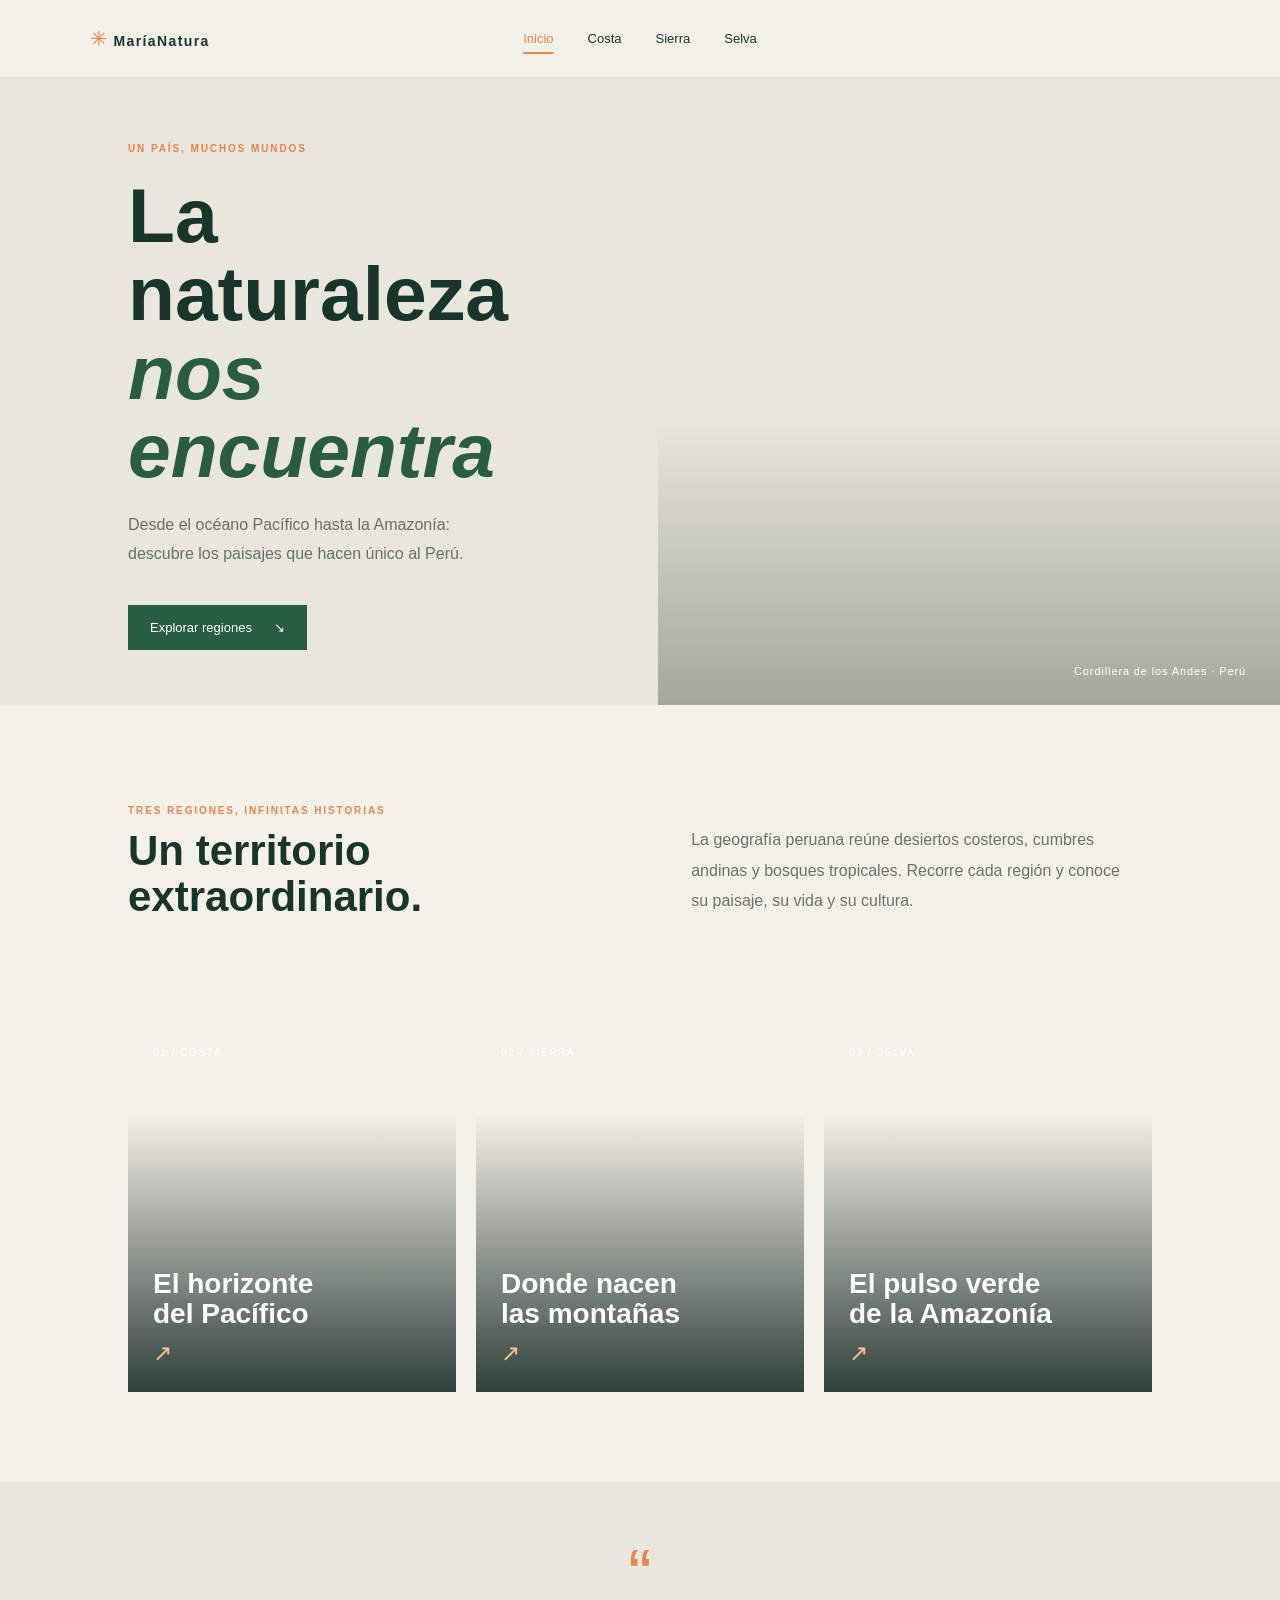
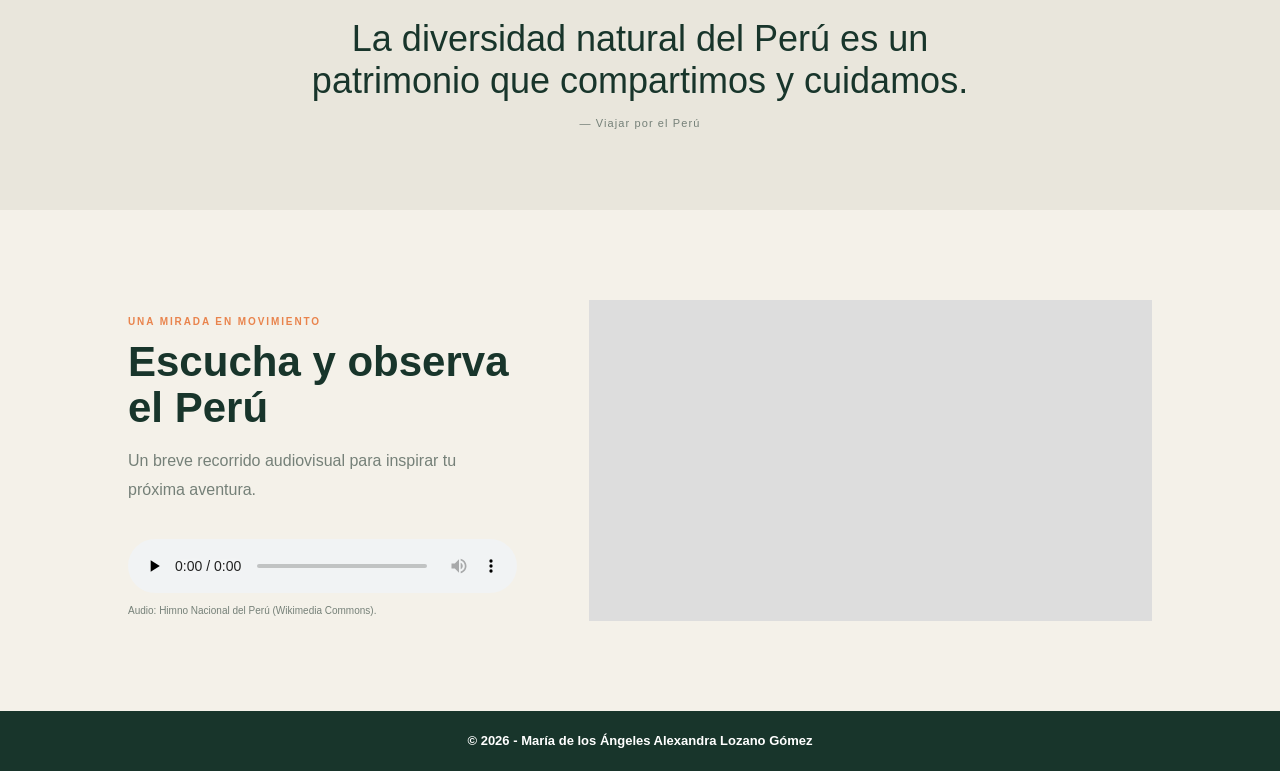
==== index.html @ a3f27488 "Add files via upload" ====
<!DOCTYPE html>
<html lang="es">
  <head>
    <meta charset="UTF-8">
    <meta name="viewport" content="width=device-width, initial-scale=1.0">
    <meta name="description" content="Explora la diversidad natural del Perú: costa, sierra y selva.">
    <title> MaríaNatura - Inicio </title>
    <link rel="stylesheet" href="css/index.css">
    <link rel="stylesheet" href="css/menu-footer.css">
  </head>
  <body>
    <a class="salto" href="#contenido"> Saltar al contenido </a>
    <header class="encabezado">
      <a class="marca" href="index.html"><span class="marca-icono"> ✳ </span> MaríaNatura </a>
      <button class="menu-toggle" aria-label="Abrir menú" aria-expanded="false"> ☰ </button>
      <nav class="menu" aria-label="Navegación principal">
        <a class="activo" href="index.html"> Inicio </a>
        <a href="costa.html"> Costa </a>
        <a href="sierra.html"> Sierra </a>
        <a href="selva.html"> Selva </a>
      </nav>
    </header>
    <main id="contenido">
      <section class="hero">
        <div class="hero-texto">
          <p class="sobrelinea"> UN PAÍS, MUCHOS MUNDOS </p>
          <h1> La naturaleza <br><em> nos encuentra </em></h1>
          <p> Desde el océano Pacífico hasta la Amazonía: descubre los paisajes que hacen único al Perú. </p>
          <a class="boton" href="#regiones"> Explorar regiones <span> ↘ </span></a>
        </div>
        <div class="hero-foto">
          <span class="foto-etiqueta"> Cordillera de los Andes · Perú </span>
        </div>
      </section>
      <section class="intro bloque" id="regiones">
        <div>
          <p class="sobrelinea"> TRES REGIONES, INFINITAS HISTORIAS </p>
          <h2> Un territorio <br> extraordinario. </h2>
        </div>
        <p class="intro-texto"> La geografía peruana reúne desiertos costeros, cumbres andinas y bosques tropicales. Recorre cada región y conoce su paisaje, su vida y su cultura. </p>
      </section>
      <section class="tarjetas bloque">
        <a class="tarjeta tarjeta-costa" href="costa.html">
          <span class="numero"> 01 / COSTA </span>
          <div>
            <h3> El horizonte <br> del Pacífico </h3>
            <span class="flecha"> ↗ </span>
          </div>
        </a>
        <a class="tarjeta tarjeta-sierra" href="sierra.html">
          <span class="numero"> 02 / SIERRA </span>
          <div>
            <h3> Donde nacen <br> las montañas </h3>
            <span class="flecha"> ↗ </span>
          </div>
        </a>
        <a class="tarjeta tarjeta-selva" href="selva.html">
          <span class="numero"> 03 / SELVA </span>
          <div>
            <h3> El pulso verde <br> de la Amazonía </h3>
            <span class="flecha"> ↗ </span>
          </div>
        </a>
      </section>
      <section class="cita bloque">
        <span> “ </span>
        <blockquote> La diversidad natural del Perú es un patrimonio que compartimos y cuidamos. </blockquote>
        <p> — Viajar por el Perú </p>
      </section>
      <section class="multimedia bloque">
        <div>
          <p class="sobrelinea"> UNA MIRADA EN MOVIMIENTO </p>
          <h2> Escucha y observa el Perú </h2>
          <p> Un breve recorrido audiovisual para inspirar tu próxima aventura. </p>
          <audio controls preload="none"><source src="https://upload.wikimedia.org/wikipedia/commons/transcoded/8/8a/Peru_national_anthem.ogg/Peru_national_anthem.ogg.mp3" type="audio/mpeg"> Tu navegador no admite audio. </audio>
          <small> Audio: Himno Nacional del Perú (Wikimedia Commons). </small>
        </div>
        <div class="video">
          <iframe src="https://www.youtube-nocookie.com/embed/0cXvs2eo6qM" title="Video de paisajes del Perú" loading="lazy" allow="accelerometer; autoplay; clipboard-write; encrypted-media; gyroscope; picture-in-picture" allowfullscreen></iframe>
        </div>
      </section>
    </main>
    <footer class="pie">
      <small> © 2026 - María de los Ángeles Alexandra Lozano Gómez </small>
    </footer>
    <script src="js/menu.js"></script>
  </body>
</html>
---- css/index.css ----
@import url('https://fonts.googleapis.com/css2?family=DM+Sans:wght@400;500;600;700&family=Playfair+Display:ital,wght@0,600;0,700;1,600;1,700&display=swap');
:root {
  --ink: #18352b;
  --green: #285d43;
  --cream: #f4f1e9;
  --orange: #e9844d;
  --muted: #758078
}
* {
  box-sizing: border-box
}
html {
  scroll-behavior: smooth
}
body {
  margin: 0;
  background: var(--cream);
  color: var(--ink);
  font-family: 'DM Sans', sans-serif
}
.salto {
  position: absolute;
  left: -9999px
}
.salto:focus {
  left: 12px;
  top: 12px;
  background: #fff;
  padding: 12px;
  z-index: 5
}
.encabezado {
  height: 78px;
  padding: 0 7%;
  display: flex;
  justify-content: space-between;
  align-items: center;
  background: var(--cream);
  position: sticky;
  top: 0;
  z-index: 4;
  border-bottom: 1px solid #18352b18
}
.marca {
  text-decoration: none;
  color: var(--ink);
  font-size: 14px;
  font-weight: 700;
  letter-spacing: .1em
}
.marca-icono {
  color: var(--orange);
  font-size: 21px
}
.marca span:last-child {
  font-weight: 400;
  letter-spacing: 0
}
.menu {
  display: flex;
  gap: 34px
}
.menu a {
  color: var(--ink);
  text-decoration: none;
  font-size: 13px;
  padding: 10px 0;
  position: relative;
  transition: color .2s
}
.menu a:after {
  content: '';
  position: absolute;
  bottom: 2px;
  left: 0;
  width: 0;
  height: 2px;
  background: var(--orange);
  transition: width .25s
}
.menu a:hover,.menu a:focus,.menu a.activo {
  color: var(--orange)
}
.menu a:hover:after,.menu a:focus:after,.menu a.activo:after {
  width: 100%
}
.menu-toggle {
  display: none
}
.hero {
  min-height: 560px;
  display: grid;
  grid-template-columns: 46% 54%;
  padding-left: 10%;
  background: #e9e6dc
}
.hero-texto {
  align-self: center;
  padding: 55px 12% 55px 0;
  animation: aparece .7s ease both
}
.sobrelinea {
  font-size: 10px;
  font-weight: 700;
  letter-spacing: .19em;
  color: var(--orange)
}
h1,h2,h3,blockquote {
  font-family: 'Playfair Display', serif
}
h1 {
  font-size: clamp(48px, 6vw, 78px);
  line-height: 1.02;
  margin: 22px 0
}
h1 em {
  color: var(--green)
}
.hero-texto>p:not(.sobrelinea) {
  color: #64716a;
  line-height: 1.8;
  max-width: 390px
}
.boton {
  display: inline-block;
  margin-top: 20px;
  background: var(--green);
  color: white;
  text-decoration: none;
  padding: 15px 22px;
  font-size: 13px;
  transition: background .2s, transform .2s
}
.boton:hover {
  background: var(--orange);
  transform: translateY(-3px)
}
.boton span {
  margin-left: 18px
}
.hero-foto {
  min-height: 560px;
  position: relative;
  background: linear-gradient(0deg, #142d1c55, transparent 45%), url('https://images.unsplash.com/photo-1464822759023-fed622ff2c3b?auto=format&fit=crop&w=1300&q=85') center/cover
}
.foto-etiqueta {
  position: absolute;
  bottom: 28px;
  right: 34px;
  color: white;
  font-size: 11px;
  letter-spacing: .08em
}
.bloque {
  padding: 90px 10%
}
.intro {
  display: grid;
  grid-template-columns: 1fr 1fr;
  gap: 10%;
  align-items: end
}
.intro h2,.multimedia h2 {
  font-size: 42px;
  line-height: 1.1;
  margin: 12px 0
}
.intro-texto {
  color: #68736c;
  line-height: 1.9;
  max-width: 440px
}
.tarjetas {
  display: grid;
  grid-template-columns: repeat(3, 1fr);
  gap: 20px;
  padding-top: 0
}
.tarjeta {
  height: 370px;
  text-decoration: none;
  color: white;
  padding: 25px;
  display: flex;
  flex-direction: column;
  justify-content: space-between;
  overflow: hidden;
  position: relative;
  background-size: cover;
  background-position: center;
  transition: transform .3s
}
.tarjeta:before {
  content: '';
  position: absolute;
  inset: 0;
  background: linear-gradient(0deg, #10251ddd, transparent 75%);
  transition: background .3s
}
.tarjeta:hover {
  transform: translateY(-7px)
}
.tarjeta>* {
  position: relative
}
.tarjeta-costa {
  background-image: url('https://images.unsplash.com/photo-1518837695005-2083093ee35b?auto=format&fit=crop&w=800&q=80')
}
.tarjeta-sierra {
  background-image: url('https://images.unsplash.com/photo-1464822759023-fed622ff2c3b?auto=format&fit=crop&w=800&q=80')
}
.tarjeta-selva {
  background-image: url('https://images.unsplash.com/photo-1516026672322-bc52d61a55d5?auto=format&fit=crop&w=800&q=80')
}
.numero {
  font-size: 10px;
  letter-spacing: .16em
}
.tarjeta h3 {
  font-size: 28px;
  line-height: 1.1;
  margin: 0 0 10px
}
.flecha {
  font-size: 23px;
  color: #ffc08e
}
.cita {
  background: #e9e6dc;
  text-align: center;
  padding-top: 65px;
  padding-bottom: 70px
}
.cita>span {
  color: var(--orange);
  font: 70px 'Playfair Display';
  line-height: .8
}
.cita blockquote {
  font-size: clamp(24px, 3vw, 36px);
  max-width: 740px;
  margin: 15px auto
}
.cita p {
  font-size: 11px;
  color: var(--muted);
  letter-spacing: .1em
}
.multimedia {
  display: grid;
  grid-template-columns: 38% 1fr;
  gap: 7%;
  align-items: center
}
.multimedia>div:first-child>p:not(.sobrelinea) {
  color: var(--muted);
  line-height: 1.8
}
.multimedia audio {
  width: 100%;
  margin-top: 18px
}
.multimedia small {
  display: block;
  font-size: 10px;
  color: var(--muted);
  margin-top: 8px
}
.video {
  aspect-ratio: 16/9;
  background: #ddd
}
.video iframe {
  width: 100%;
  height: 100%;
  border: 0
}
.pie {
  background: var(--ink);
  color: white;
  padding: 40px 10%;
  display: grid;
  grid-template-columns: 1fr 1fr;
  gap: 16px;
  align-items: center
}
.pie .marca {
  color: white
}
.pie p,.pie a:not(.marca) {
  color: #c1ccc4;
  font-size: 12px
}
.pie a:not(.marca) {
  justify-self: end
}
.pie small {
  font-size: 10px;
  color: #9aa99e
}
.pagina-hero {
  min-height: 370px;
  padding: 90px 10%;
  color: white;
  background-position: center;
  background-size: cover;
  position: relative
}
.pagina-hero:before {
  content: '';
  position: absolute;
  inset: 0;
  background: linear-gradient(90deg, #10251dcc, transparent)
}
.pagina-hero>* {
  position: relative
}
.pagina-hero h1 {
  font-size: 64px;
  margin: 12px 0
}
.pagina-hero p {
  max-width: 500px;
  line-height: 1.8
}
.pagina-contenido {
  display: grid;
  grid-template-columns: 1.2fr .8fr;
  gap: 8%;
  align-items: center
}
.pagina-contenido h2 {
  font-size: 38px
}
.pagina-contenido p {
  line-height: 1.9;
  color: #66736b
}
.pagina-imagen {
  width: 100%;
  height: 330px;
  object-fit: cover
}
.dato {
  border-left: 3px solid var(--orange);
  padding: 12px 18px;
  margin-top: 22px;
  color: var(--green)!important;
  background: #e9e6dc
}
.mini-galeria {
  display: grid;
  grid-template-columns: repeat(3, 1fr);
  gap: 16px
}
.mini-galeria img {
  width: 100%;
  height: 210px;
  object-fit: cover
}
.mini-galeria p {
  font-size: 12px;
  color: var(--muted)
}
.arquitectura-hero {
  background: #244a38;
  color: #fff;
  padding: 70px 10%
}
.arquitectura-hero h1 {
  font-size: 52px
}
.mapa {
  display: flex;
  flex-direction: column;
  align-items: center;
  gap: 18px
}
.mapa-nodo {
  padding: 15px 26px;
  background: #fff;
  border: 1px solid #d6d8ce;
  text-align: center;
  min-width: 190px;
  box-shadow: 0 5px 20px #1231
}
.mapa-raiz {
  background: var(--green);
  color: #fff
}
.mapa-rama {
  display: flex;
  gap: 16px;
  flex-wrap: wrap;
  justify-content: center
}
.mapa-flecha {
  color: var(--orange);
  font-size: 22px
}
.wireframes {
  display: grid;
  grid-template-columns: repeat(2, 1fr);
  gap: 22px
}
.wire {
  background: white;
  border: 1px solid #d6d8ce;
  padding: 20px
}
.wire h3 {
  margin-top: 0
}
.wf-bar {
  background: #dfe4dc;
  height: 24px;
  margin: 8px 0
}
.wf-hero {
  height: 85px;
  background: #c7d4ca;
  display: grid;
  place-items: center
}
.wf-cols {
  display: grid;
  grid-template-columns: repeat(3, 1fr);
  gap: 7px
}
.wf-cols i {
  height: 55px;
  background: #e5e2d8
}
.wf-foot {
  height: 20px;
  background: var(--green);
  margin-top: 9px
}
@keyframes aparece {
  from {
    opacity: 0;
    transform: translateY(14px)
  }
  to {
    opacity: 1;
    transform: translateY(0)
  }
}
@media(max-width:760px) {
  .encabezado {
    height: 66px;
    padding: 0 6%
  }
  .menu-toggle {
    display: block;
    border: 0;
    background: none;
    color: var(--ink);
    font-size: 22px
  }
  .menu {
    display: none;
    position: absolute;
    top: 66px;
    left: 0;
    right: 0;
    background: var(--cream);
    padding: 18px 7%;
    flex-direction: column;
    gap: 8px;
    border-bottom: 1px solid #ccc
  }
  .menu.abierto {
    display: flex
  }
  .hero {
    grid-template-columns: 1fr;
    padding-left: 7%
  }
  .hero-texto {
    padding: 60px 8% 45px 0
  }
  .hero-foto {
    min-height: 320px
  }
  .bloque {
    padding: 65px 7%
  }
  .intro,.multimedia,.pagina-contenido {
    grid-template-columns: 1fr;
    gap: 22px
  }
  .tarjetas {
    grid-template-columns: 1fr
  }
  .tarjeta {
    height: 300px
  }
  .wireframes {
    grid-template-columns: 1fr
  }
  .pagina-hero {
    padding: 70px 7%
  }
  .pagina-hero h1 {
    font-size: 48px
  }
  .pagina-contenido {
    padding-top: 48px
  }
  .pie {
    grid-template-columns: 1fr;
    padding: 32px 7%
  }
  .pie a:not(.marca) {
    justify-self: start
  }
  .mini-galeria {
    grid-template-columns: 1fr
  }
}
@media(prefers-reduced-motion:reduce) {
  *,*:before,*:after {
    animation-duration: .01ms!important;
    scroll-behavior: auto!important;
    transition-duration: .01ms!important
  }
}
---- css/menu-footer.css ----
.encabezado {
  position: sticky;
  top: 0;
  z-index: 4;
  background: #f4f1e9;
  border-bottom: 1px solid #18352b18
}
.menu a {
  transition: color .2s
}
.menu a:hover,.menu a:focus,.menu a.activo {
  color: #e9844d
}
.menu a:after {
  transition: width .25s
}
.menu a:hover:after,.menu a:focus:after,.menu a.activo:after {
  width: 100%
}
.pie {
  background: #18352b;
  color: white
}
.pie a:not(.marca) {
  color: #c1ccc4;
  transition: color .2s
}
.pie a:not(.marca):hover {
  color: #e9844d
}
@media(max-width:760px) {
  .menu {
    background: #f4f1e9
  }
  .menu.abierto {
    display: flex
  }
  .pie a:not(.marca) {
    justify-self: start
  }
}
body {
  font-family: Calibri, Arial, sans-serif
}
.menu {
  position: absolute;
  left: 50%;
  transform: translateX(-50%);
  justify-content: center
}
.menu a {
  font-family: Calibri, Arial, sans-serif
}
.pie {
  font-family: Calibri, Arial, sans-serif
}
@media(max-width:760px) {
  .menu {
    position: absolute;
    left: 0;
    transform: none;
    justify-content: flex-start
  }
}
* {
  font-family: Calibri, Arial, sans-serif!important
}
.pie {
  min-height: 0;
  padding: 12px 10%;
  display: flex;
  justify-content: center;
  align-items: center;
  text-align: center
}
.pie small {
  font-size: 13px;
  font-weight: 700;
  line-height: 1.2;
  color: #fff
}
@media(max-width:760px) {
  .pie {
    padding: 10px 6%
  }
}
.pie {
  padding-top: 22px;
  padding-bottom: 22px
}
@media(max-width:760px) {
  .pie {
    padding-top: 20px;
    padding-bottom: 20px
  }
}
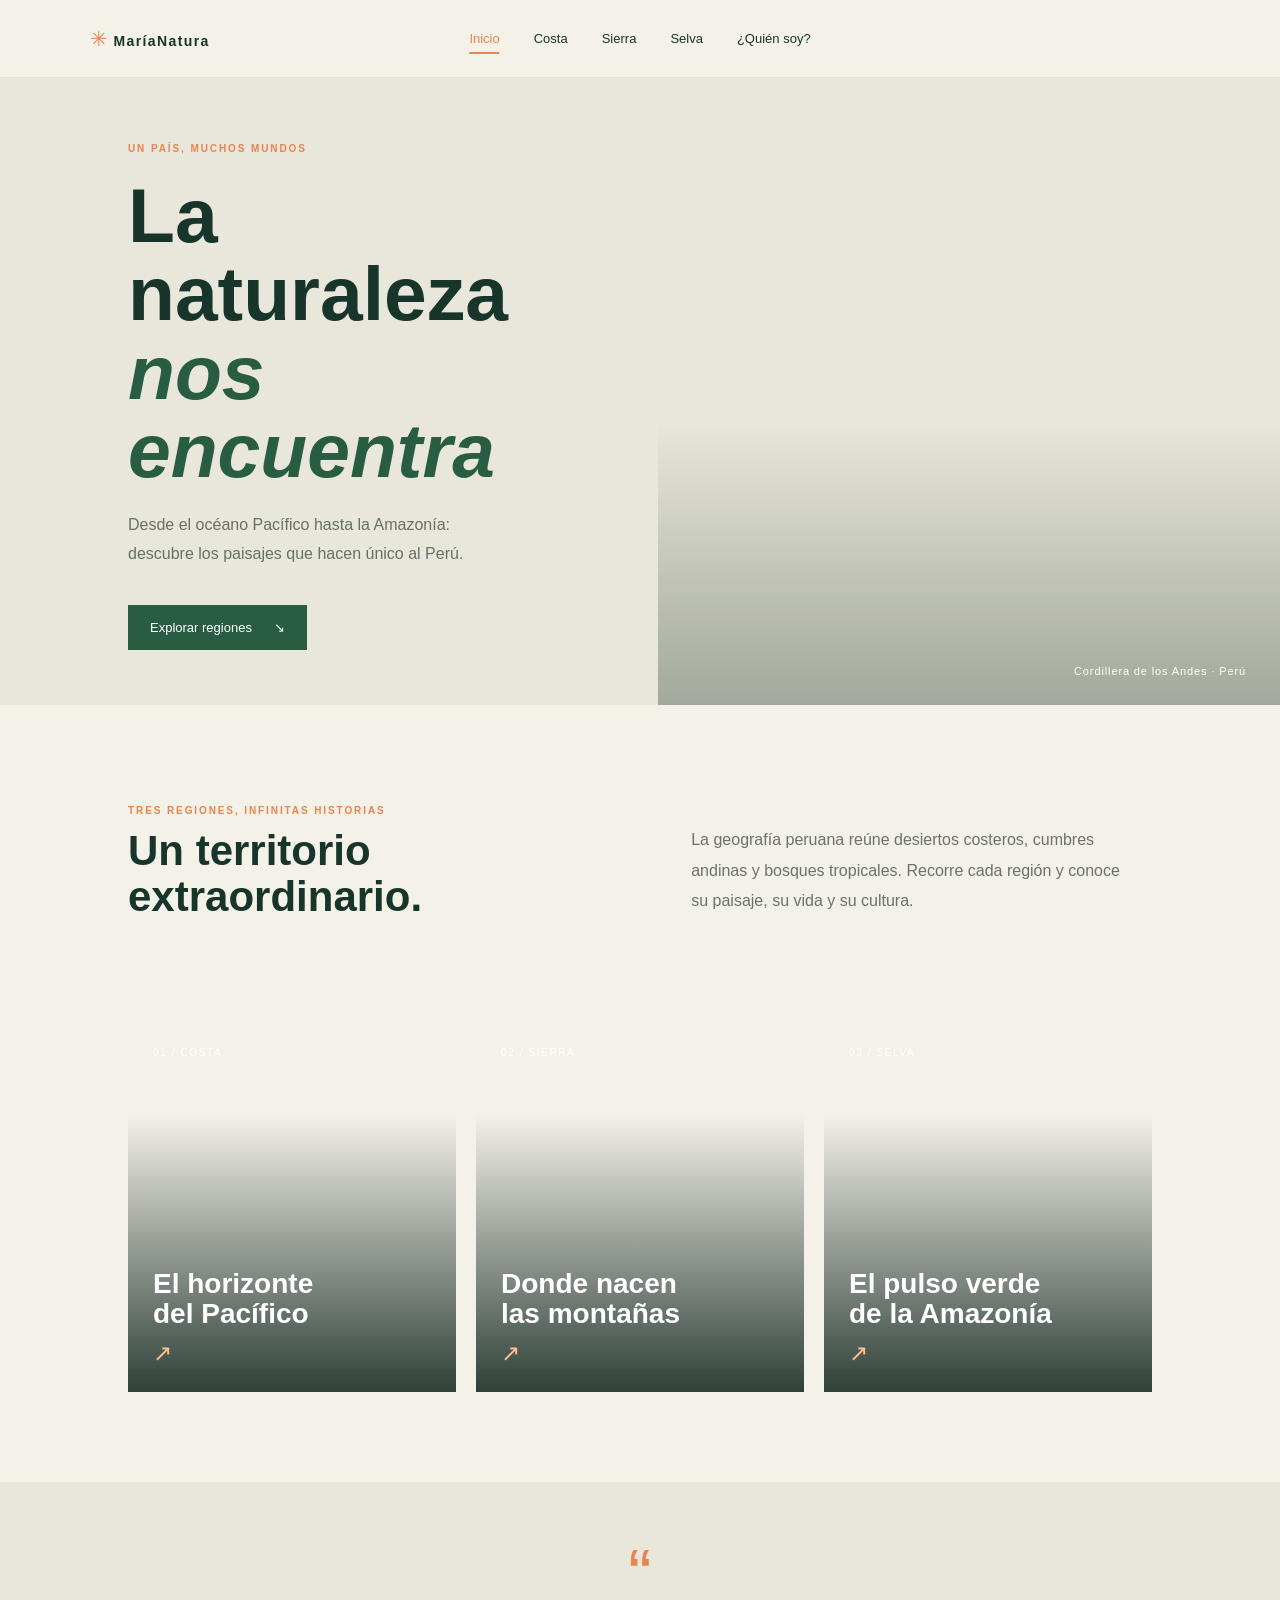
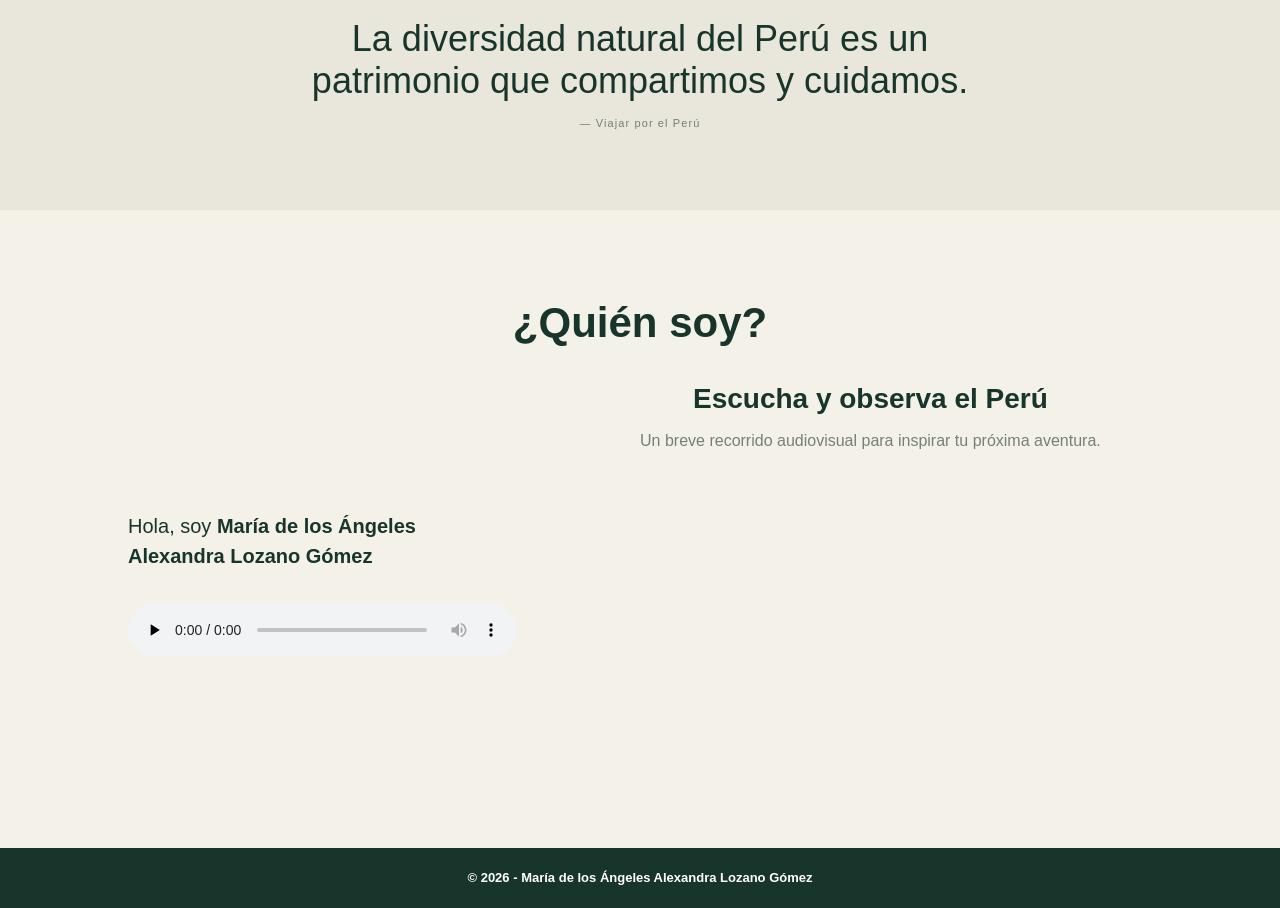
==== commit 5dffe077: "Add files via upload" ====
--- a/index.html
+++ b/index.html
@@ -1,88 +1,92 @@
-<!DOCTYPE html>
-<html lang="es">
-  <head>
-    <meta charset="UTF-8">
-    <meta name="viewport" content="width=device-width, initial-scale=1.0">
-    <meta name="description" content="Explora la diversidad natural del Perú: costa, sierra y selva.">
-    <title> MaríaNatura - Inicio </title>
-    <link rel="stylesheet" href="css/index.css">
-    <link rel="stylesheet" href="css/menu-footer.css">
-  </head>
-  <body>
-    <a class="salto" href="#contenido"> Saltar al contenido </a>
-    <header class="encabezado">
-      <a class="marca" href="index.html"><span class="marca-icono"> ✳ </span> MaríaNatura </a>
-      <button class="menu-toggle" aria-label="Abrir menú" aria-expanded="false"> ☰ </button>
-      <nav class="menu" aria-label="Navegación principal">
-        <a class="activo" href="index.html"> Inicio </a>
-        <a href="costa.html"> Costa </a>
-        <a href="sierra.html"> Sierra </a>
-        <a href="selva.html"> Selva </a>
-      </nav>
-    </header>
-    <main id="contenido">
-      <section class="hero">
-        <div class="hero-texto">
-          <p class="sobrelinea"> UN PAÍS, MUCHOS MUNDOS </p>
-          <h1> La naturaleza <br><em> nos encuentra </em></h1>
-          <p> Desde el océano Pacífico hasta la Amazonía: descubre los paisajes que hacen único al Perú. </p>
-          <a class="boton" href="#regiones"> Explorar regiones <span> ↘ </span></a>
-        </div>
-        <div class="hero-foto">
-          <span class="foto-etiqueta"> Cordillera de los Andes · Perú </span>
-        </div>
-      </section>
-      <section class="intro bloque" id="regiones">
-        <div>
-          <p class="sobrelinea"> TRES REGIONES, INFINITAS HISTORIAS </p>
-          <h2> Un territorio <br> extraordinario. </h2>
-        </div>
-        <p class="intro-texto"> La geografía peruana reúne desiertos costeros, cumbres andinas y bosques tropicales. Recorre cada región y conoce su paisaje, su vida y su cultura. </p>
-      </section>
-      <section class="tarjetas bloque">
-        <a class="tarjeta tarjeta-costa" href="costa.html">
-          <span class="numero"> 01 / COSTA </span>
-          <div>
-            <h3> El horizonte <br> del Pacífico </h3>
-            <span class="flecha"> ↗ </span>
-          </div>
-        </a>
-        <a class="tarjeta tarjeta-sierra" href="sierra.html">
-          <span class="numero"> 02 / SIERRA </span>
-          <div>
-            <h3> Donde nacen <br> las montañas </h3>
-            <span class="flecha"> ↗ </span>
-          </div>
-        </a>
-        <a class="tarjeta tarjeta-selva" href="selva.html">
-          <span class="numero"> 03 / SELVA </span>
-          <div>
-            <h3> El pulso verde <br> de la Amazonía </h3>
-            <span class="flecha"> ↗ </span>
-          </div>
-        </a>
-      </section>
-      <section class="cita bloque">
-        <span> “ </span>
-        <blockquote> La diversidad natural del Perú es un patrimonio que compartimos y cuidamos. </blockquote>
-        <p> — Viajar por el Perú </p>
-      </section>
-      <section class="multimedia bloque">
-        <div>
-          <p class="sobrelinea"> UNA MIRADA EN MOVIMIENTO </p>
-          <h2> Escucha y observa el Perú </h2>
-          <p> Un breve recorrido audiovisual para inspirar tu próxima aventura. </p>
-          <audio controls preload="none"><source src="https://upload.wikimedia.org/wikipedia/commons/transcoded/8/8a/Peru_national_anthem.ogg/Peru_national_anthem.ogg.mp3" type="audio/mpeg"> Tu navegador no admite audio. </audio>
-          <small> Audio: Himno Nacional del Perú (Wikimedia Commons). </small>
+<!DOCTYPE html>
+<html lang="es">
+  <head>
+    <meta charset="UTF-8">
+    <meta name="viewport" content="width=device-width, initial-scale=1.0">
+    <meta name="description" content="Explora la diversidad natural del Perú: costa, sierra y selva.">
+    <title> MaríaNatura - Inicio </title>
+    <link rel="stylesheet" href="css/index.css">
+    <link rel="stylesheet" href="css/menu-footer.css">
+  </head>
+  <body>
+    <a class="salto" href="#contenido"> Saltar al contenido </a>
+    <header class="encabezado">
+      <a class="marca" href="index.html"><span class="marca-icono"> ✳ </span> MaríaNatura </a>
+      <button class="menu-toggle" aria-label="Abrir menú" aria-expanded="false"> ☰ </button>
+      <nav class="menu" aria-label="Navegación principal">
+        <a class="activo" href="index.html"> Inicio </a>
+        <a href="costa.html"> Costa </a>
+        <a href="sierra.html"> Sierra </a>
+        <a href="selva.html"> Selva </a>
+        <a href="#quien-soy">¿Quién soy?</a>
+      </nav>
+    </header>
+    <main id="contenido">
+      <section class="hero">
+        <div class="hero-texto">
+          <p class="sobrelinea"> UN PAÍS, MUCHOS MUNDOS </p>
+          <h1> La naturaleza <br><em> nos encuentra </em></h1>
+          <p> Desde el océano Pacífico hasta la Amazonía: descubre los paisajes que hacen único al Perú. </p>
+          <a class="boton" href="#regiones"> Explorar regiones <span> ↘ </span></a>
+        </div>
+        <div class="hero-foto">
+          <span class="foto-etiqueta"> Cordillera de los Andes · Perú </span>
+        </div>
+      </section>
+      <section class="intro bloque" id="regiones">
+        <div>
+          <p class="sobrelinea"> TRES REGIONES, INFINITAS HISTORIAS </p>
+          <h2> Un territorio <br> extraordinario. </h2>
+        </div>
+        <p class="intro-texto"> La geografía peruana reúne desiertos costeros, cumbres andinas y bosques tropicales. Recorre cada región y conoce su paisaje, su vida y su cultura. </p>
+      </section>
+      <section class="tarjetas bloque">
+        <a class="tarjeta tarjeta-costa" href="costa.html">
+          <span class="numero"> 01 / COSTA </span>
+          <div>
+            <h3> El horizonte <br> del Pacífico </h3>
+            <span class="flecha"> ↗ </span>
+          </div>
+        </a>
+        <a class="tarjeta tarjeta-sierra" href="sierra.html">
+          <span class="numero"> 02 / SIERRA </span>
+          <div>
+            <h3> Donde nacen <br> las montañas </h3>
+            <span class="flecha"> ↗ </span>
+          </div>
+        </a>
+        <a class="tarjeta tarjeta-selva" href="selva.html">
+          <span class="numero"> 03 / SELVA </span>
+          <div>
+            <h3> El pulso verde <br> de la Amazonía </h3>
+            <span class="flecha"> ↗ </span>
+          </div>
+        </a>
+      </section>
+      <section class="cita bloque">
+        <span> “ </span>
+        <blockquote> La diversidad natural del Perú es un patrimonio que compartimos y cuidamos. </blockquote>
+        <p> — Viajar por el Perú </p>
+      </section>
+      <section class="multimedia bloque" id="quien-soy">
+        <h2 class="titulo-quien-soy">¿Quién soy?</h2>
+        <div class="presentacion-audio">
+          <p class="saludo-audio">Hola, soy <strong>María de los Ángeles Alexandra Lozano Gómez</strong></p>
+          <audio controls preload="none">
+            <source src="https://upload.wikimedia.org/wikipedia/commons/transcoded/8/8a/Peru_national_anthem.ogg/Peru_national_anthem.ogg.mp3" type="audio/mpeg">
+            Tu navegador no admite audio.
+          </audio>
         </div>
         <div class="video">
-          <iframe src="https://www.youtube-nocookie.com/embed/0cXvs2eo6qM" title="Video de paisajes del Perú" loading="lazy" allow="accelerometer; autoplay; clipboard-write; encrypted-media; gyroscope; picture-in-picture" allowfullscreen></iframe>
+          <h3>Escucha y observa el Perú</h3>
+          <p>Un breve recorrido audiovisual para inspirar tu próxima aventura.</p>
+          <iframe src="https://www.youtube.com/embed/_0EO2j2NMuU" title="Video de paisajes del Perú" loading="lazy" allow="accelerometer; autoplay; clipboard-write; encrypted-media; gyroscope; picture-in-picture" allowfullscreen></iframe>
         </div>
-      </section>
-    </main>
-    <footer class="pie">
-      <small> © 2026 - María de los Ángeles Alexandra Lozano Gómez </small>
-    </footer>
-    <script src="js/menu.js"></script>
-  </body>
-</html>
+      </section>
+    </main>
+    <footer class="pie">
+      <small> © 2026 - María de los Ángeles Alexandra Lozano Gómez </small>
+    </footer>
+    <script src="js/menu.js"></script>
+  </body>
+</html>
--- a/css/index.css
+++ b/css/index.css
@@ -1,528 +1,573 @@
-@import url('https://fonts.googleapis.com/css2?family=DM+Sans:wght@400;500;600;700&family=Playfair+Display:ital,wght@0,600;0,700;1,600;1,700&display=swap');
-:root {
-  --ink: #18352b;
-  --green: #285d43;
-  --cream: #f4f1e9;
-  --orange: #e9844d;
-  --muted: #758078
-}
-* {
-  box-sizing: border-box
-}
-html {
-  scroll-behavior: smooth
-}
-body {
-  margin: 0;
-  background: var(--cream);
+@import url('https://fonts.googleapis.com/css2?family=DM+Sans:wght@400;500;600;700&family=Playfair+Display:ital,wght@0,600;0,700;1,600;1,700&display=swap');
+:root {
+  --ink: #18352b;
+  --green: #285d43;
+  --cream: #f4f1e9;
+  --orange: #e9844d;
+  --muted: #758078
+}
+* {
+  box-sizing: border-box
+}
+html {
+  scroll-behavior: smooth
+}
+body {
+  margin: 0;
+  background: var(--cream);
+  color: var(--ink);
+  font-family: 'DM Sans', sans-serif
+}
+.salto {
+  position: absolute;
+  left: -9999px
+}
+.salto:focus {
+  left: 12px;
+  top: 12px;
+  background: #fff;
+  padding: 12px;
+  z-index: 5
+}
+.encabezado {
+  height: 78px;
+  padding: 0 7%;
+  display: flex;
+  justify-content: space-between;
+  align-items: center;
+  background: var(--cream);
+  position: sticky;
+  top: 0;
+  z-index: 4;
+  border-bottom: 1px solid #18352b18
+}
+.marca {
+  text-decoration: none;
+  color: var(--ink);
+  font-size: 14px;
+  font-weight: 700;
+  letter-spacing: .1em
+}
+.marca-icono {
+  color: var(--orange);
+  font-size: 21px
+}
+.marca span:last-child {
+  font-weight: 400;
+  letter-spacing: 0
+}
+.menu {
+  display: flex;
+  gap: 34px
+}
+.menu a {
+  color: var(--ink);
+  text-decoration: none;
+  font-size: 13px;
+  padding: 10px 0;
+  position: relative;
+  transition: color .2s
+}
+.menu a:after {
+  content: '';
+  position: absolute;
+  bottom: 2px;
+  left: 0;
+  width: 0;
+  height: 2px;
+  background: var(--orange);
+  transition: width .25s
+}
+.menu a:hover,.menu a:focus,.menu a.activo {
+  color: var(--orange)
+}
+.menu a:hover:after,.menu a:focus:after,.menu a.activo:after {
+  width: 100%
+}
+.menu-toggle {
+  display: none
+}
+.hero {
+  min-height: 560px;
+  display: grid;
+  grid-template-columns: 46% 54%;
+  padding-left: 10%;
+  background: #e9e6dc
+}
+.hero-texto {
+  align-self: center;
+  padding: 55px 12% 55px 0;
+  animation: aparece .7s ease both
+}
+.sobrelinea {
+  font-size: 10px;
+  font-weight: 700;
+  letter-spacing: .19em;
+  color: var(--orange)
+}
+h1,h2,h3,blockquote {
+  font-family: 'Playfair Display', serif
+}
+h1 {
+  font-size: clamp(48px, 6vw, 78px);
+  line-height: 1.02;
+  margin: 22px 0
+}
+h1 em {
+  color: var(--green)
+}
+.hero-texto>p:not(.sobrelinea) {
+  color: #64716a;
+  line-height: 1.8;
+  max-width: 390px
+}
+.boton {
+  display: inline-block;
+  margin-top: 20px;
+  background: var(--green);
+  color: white;
+  text-decoration: none;
+  padding: 15px 22px;
+  font-size: 13px;
+  transition: background .2s, transform .2s
+}
+.boton:hover {
+  background: var(--orange);
+  transform: translateY(-3px)
+}
+.boton span {
+  margin-left: 18px
+}
+.hero-foto {
+  min-height: 560px;
+  position: relative;
+  background: linear-gradient(0deg, #142d1c55, transparent 45%), url('https://images.unsplash.com/photo-1464822759023-fed622ff2c3b?auto=format&fit=crop&w=1300&q=85') center/cover
+}
+.foto-etiqueta {
+  position: absolute;
+  bottom: 28px;
+  right: 34px;
+  color: white;
+  font-size: 11px;
+  letter-spacing: .08em
+}
+.bloque {
+  padding: 90px 10%
+}
+.intro {
+  display: grid;
+  grid-template-columns: 1fr 1fr;
+  gap: 10%;
+  align-items: end
+}
+.intro h2,.multimedia h2 {
+  font-size: 42px;
+  line-height: 1.1;
+  margin: 12px 0
+}
+.intro-texto {
+  color: #68736c;
+  line-height: 1.9;
+  max-width: 440px
+}
+.tarjetas {
+  display: grid;
+  grid-template-columns: repeat(3, 1fr);
+  gap: 20px;
+  padding-top: 0
+}
+.tarjeta {
+  height: 370px;
+  text-decoration: none;
+  color: white;
+  padding: 25px;
+  display: flex;
+  flex-direction: column;
+  justify-content: space-between;
+  overflow: hidden;
+  position: relative;
+  background-size: cover;
+  background-position: center;
+  transition: transform .3s
+}
+.tarjeta:before {
+  content: '';
+  position: absolute;
+  inset: 0;
+  background: linear-gradient(0deg, #10251ddd, transparent 75%);
+  transition: background .3s
+}
+.tarjeta:hover {
+  transform: translateY(-7px)
+}
+.tarjeta>* {
+  position: relative
+}
+.tarjeta-costa {
+  background-image: url('https://images.unsplash.com/photo-1518837695005-2083093ee35b?auto=format&fit=crop&w=800&q=80')
+}
+.tarjeta-sierra {
+  background-image: url('https://images.unsplash.com/photo-1464822759023-fed622ff2c3b?auto=format&fit=crop&w=800&q=80')
+}
+.tarjeta-selva {
+  background-image: url('https://images.unsplash.com/photo-1516026672322-bc52d61a55d5?auto=format&fit=crop&w=800&q=80')
+}
+.numero {
+  font-size: 10px;
+  letter-spacing: .16em
+}
+.tarjeta h3 {
+  font-size: 28px;
+  line-height: 1.1;
+  margin: 0 0 10px
+}
+.flecha {
+  font-size: 23px;
+  color: #ffc08e
+}
+.cita {
+  background: #e9e6dc;
+  text-align: center;
+  padding-top: 65px;
+  padding-bottom: 70px
+}
+.cita>span {
+  color: var(--orange);
+  font: 70px 'Playfair Display';
+  line-height: .8
+}
+.cita blockquote {
+  font-size: clamp(24px, 3vw, 36px);
+  max-width: 740px;
+  margin: 15px auto
+}
+.cita p {
+  font-size: 11px;
+  color: var(--muted);
+  letter-spacing: .1em
+}
+.multimedia {
+  display: grid;
+  grid-template-columns: 38% 1fr;
+  gap: 7%;
+  align-items: center
+}
+.multimedia>div:first-child>p:not(.sobrelinea) {
+  color: var(--muted);
+  line-height: 1.8
+}
+.multimedia audio {
+  width: 100%;
+  margin-top: 18px
+}
+.multimedia small {
+  display: block;
+  font-size: 10px;
+  color: var(--muted);
+  margin-top: 8px
+}
+.video {
+  aspect-ratio: 16/9;
+  background: #ddd
+}
+.video iframe {
+  width: 100%;
+  height: 100%;
+  border: 0
+}
+.pie {
+  background: var(--ink);
+  color: white;
+  padding: 40px 10%;
+  display: grid;
+  grid-template-columns: 1fr 1fr;
+  gap: 16px;
+  align-items: center
+}
+.pie .marca {
+  color: white
+}
+.pie p,.pie a:not(.marca) {
+  color: #c1ccc4;
+  font-size: 12px
+}
+.pie a:not(.marca) {
+  justify-self: end
+}
+.pie small {
+  font-size: 10px;
+  color: #9aa99e
+}
+.pagina-hero {
+  min-height: 370px;
+  padding: 90px 10%;
+  color: white;
+  background-position: center;
+  background-size: cover;
+  position: relative
+}
+.pagina-hero:before {
+  content: '';
+  position: absolute;
+  inset: 0;
+  background: linear-gradient(90deg, #10251dcc, transparent)
+}
+.pagina-hero>* {
+  position: relative
+}
+.pagina-hero h1 {
+  font-size: 64px;
+  margin: 12px 0
+}
+.pagina-hero p {
+  max-width: 500px;
+  line-height: 1.8
+}
+.pagina-contenido {
+  display: grid;
+  grid-template-columns: 1.2fr .8fr;
+  gap: 8%;
+  align-items: center
+}
+.pagina-contenido h2 {
+  font-size: 38px
+}
+.pagina-contenido p {
+  line-height: 1.9;
+  color: #66736b
+}
+.pagina-imagen {
+  width: 100%;
+  height: 330px;
+  object-fit: cover
+}
+.dato {
+  border-left: 3px solid var(--orange);
+  padding: 12px 18px;
+  margin-top: 22px;
+  color: var(--green)!important;
+  background: #e9e6dc
+}
+.mini-galeria {
+  display: grid;
+  grid-template-columns: repeat(3, 1fr);
+  gap: 16px
+}
+.mini-galeria img {
+  width: 100%;
+  height: 210px;
+  object-fit: cover
+}
+.mini-galeria p {
+  font-size: 12px;
+  color: var(--muted)
+}
+.arquitectura-hero {
+  background: #244a38;
+  color: #fff;
+  padding: 70px 10%
+}
+.arquitectura-hero h1 {
+  font-size: 52px
+}
+.mapa {
+  display: flex;
+  flex-direction: column;
+  align-items: center;
+  gap: 18px
+}
+.mapa-nodo {
+  padding: 15px 26px;
+  background: #fff;
+  border: 1px solid #d6d8ce;
+  text-align: center;
+  min-width: 190px;
+  box-shadow: 0 5px 20px #1231
+}
+.mapa-raiz {
+  background: var(--green);
+  color: #fff
+}
+.mapa-rama {
+  display: flex;
+  gap: 16px;
+  flex-wrap: wrap;
+  justify-content: center
+}
+.mapa-flecha {
+  color: var(--orange);
+  font-size: 22px
+}
+.wireframes {
+  display: grid;
+  grid-template-columns: repeat(2, 1fr);
+  gap: 22px
+}
+.wire {
+  background: white;
+  border: 1px solid #d6d8ce;
+  padding: 20px
+}
+.wire h3 {
+  margin-top: 0
+}
+.wf-bar {
+  background: #dfe4dc;
+  height: 24px;
+  margin: 8px 0
+}
+.wf-hero {
+  height: 85px;
+  background: #c7d4ca;
+  display: grid;
+  place-items: center
+}
+.wf-cols {
+  display: grid;
+  grid-template-columns: repeat(3, 1fr);
+  gap: 7px
+}
+.wf-cols i {
+  height: 55px;
+  background: #e5e2d8
+}
+.wf-foot {
+  height: 20px;
+  background: var(--green);
+  margin-top: 9px
+}
+@keyframes aparece {
+  from {
+    opacity: 0;
+    transform: translateY(14px)
+  }
+  to {
+    opacity: 1;
+    transform: translateY(0)
+  }
+}
+@media(max-width:760px) {
+  .encabezado {
+    height: 66px;
+    padding: 0 6%
+  }
+  .menu-toggle {
+    display: block;
+    border: 0;
+    background: none;
+    color: var(--ink);
+    font-size: 22px
+  }
+  .menu {
+    display: none;
+    position: absolute;
+    top: 66px;
+    left: 0;
+    right: 0;
+    background: var(--cream);
+    padding: 18px 7%;
+    flex-direction: column;
+    gap: 8px;
+    border-bottom: 1px solid #ccc
+  }
+  .menu.abierto {
+    display: flex
+  }
+  .hero {
+    grid-template-columns: 1fr;
+    padding-left: 7%
+  }
+  .hero-texto {
+    padding: 60px 8% 45px 0
+  }
+  .hero-foto {
+    min-height: 320px
+  }
+  .bloque {
+    padding: 65px 7%
+  }
+  .intro,.multimedia,.pagina-contenido {
+    grid-template-columns: 1fr;
+    gap: 22px
+  }
+  .tarjetas {
+    grid-template-columns: 1fr
+  }
+  .tarjeta {
+    height: 300px
+  }
+  .wireframes {
+    grid-template-columns: 1fr
+  }
+  .pagina-hero {
+    padding: 70px 7%
+  }
+  .pagina-hero h1 {
+    font-size: 48px
+  }
+  .pagina-contenido {
+    padding-top: 48px
+  }
+  .pie {
+    grid-template-columns: 1fr;
+    padding: 32px 7%
+  }
+  .pie a:not(.marca) {
+    justify-self: start
+  }
+  .mini-galeria {
+    grid-template-columns: 1fr
+  }
+}
+@media(prefers-reduced-motion:reduce) {
+  *,*:before,*:after {
+    animation-duration: .01ms!important;
+    scroll-behavior: auto!important;
+    transition-duration: .01ms!important
+  }
+}
+
+.multimedia > .titulo-quien-soy {
+  grid-column: 1 / -1;
+  margin: 0 0 4px;
+}
+.saludo-audio {
+  margin-top: 0;
+  margin-bottom: 14px;
   color: var(--ink);
-  font-family: 'DM Sans', sans-serif
-}
-.salto {
-  position: absolute;
-  left: -9999px
-}
-.salto:focus {
-  left: 12px;
-  top: 12px;
-  background: #fff;
-  padding: 12px;
-  z-index: 5
-}
-.encabezado {
-  height: 78px;
-  padding: 0 7%;
-  display: flex;
-  justify-content: space-between;
-  align-items: center;
-  background: var(--cream);
-  position: sticky;
-  top: 0;
-  z-index: 4;
-  border-bottom: 1px solid #18352b18
-}
-.marca {
-  text-decoration: none;
+  font-size: 20px;
+  line-height: 1.5;
+}
+.saludo-audio strong {
+  font-weight: 700;
+}
+.video h3 {
+  margin: 0 0 12px;
   color: var(--ink);
-  font-size: 14px;
-  font-weight: 700;
-  letter-spacing: .1em
-}
-.marca-icono {
-  color: var(--orange);
-  font-size: 21px
-}
-.marca span:last-child {
-  font-weight: 400;
-  letter-spacing: 0
-}
-.menu {
-  display: flex;
-  gap: 34px
-}
-.menu a {
-  color: var(--ink);
-  text-decoration: none;
-  font-size: 13px;
-  padding: 10px 0;
-  position: relative;
-  transition: color .2s
-}
-.menu a:after {
-  content: '';
-  position: absolute;
-  bottom: 2px;
-  left: 0;
-  width: 0;
-  height: 2px;
-  background: var(--orange);
-  transition: width .25s
-}
-.menu a:hover,.menu a:focus,.menu a.activo {
-  color: var(--orange)
-}
-.menu a:hover:after,.menu a:focus:after,.menu a.activo:after {
-  width: 100%
-}
-.menu-toggle {
-  display: none
-}
-.hero {
-  min-height: 560px;
-  display: grid;
-  grid-template-columns: 46% 54%;
-  padding-left: 10%;
-  background: #e9e6dc
-}
-.hero-texto {
-  align-self: center;
-  padding: 55px 12% 55px 0;
-  animation: aparece .7s ease both
-}
-.sobrelinea {
-  font-size: 10px;
-  font-weight: 700;
-  letter-spacing: .19em;
-  color: var(--orange)
-}
-h1,h2,h3,blockquote {
-  font-family: 'Playfair Display', serif
-}
-h1 {
-  font-size: clamp(48px, 6vw, 78px);
-  line-height: 1.02;
-  margin: 22px 0
-}
-h1 em {
-  color: var(--green)
-}
-.hero-texto>p:not(.sobrelinea) {
-  color: #64716a;
+  font-size: 28px;
+}
+.video p {
+  margin: 0 0 18px;
+  color: var(--muted);
   line-height: 1.8;
-  max-width: 390px
-}
-.boton {
-  display: inline-block;
-  margin-top: 20px;
-  background: var(--green);
-  color: white;
-  text-decoration: none;
-  padding: 15px 22px;
-  font-size: 13px;
-  transition: background .2s, transform .2s
-}
-.boton:hover {
-  background: var(--orange);
-  transform: translateY(-3px)
-}
-.boton span {
-  margin-left: 18px
-}
-.hero-foto {
-  min-height: 560px;
-  position: relative;
-  background: linear-gradient(0deg, #142d1c55, transparent 45%), url('https://images.unsplash.com/photo-1464822759023-fed622ff2c3b?auto=format&fit=crop&w=1300&q=85') center/cover
-}
-.foto-etiqueta {
-  position: absolute;
-  bottom: 28px;
-  right: 34px;
-  color: white;
-  font-size: 11px;
-  letter-spacing: .08em
-}
-.bloque {
-  padding: 90px 10%
-}
-.intro {
-  display: grid;
-  grid-template-columns: 1fr 1fr;
-  gap: 10%;
-  align-items: end
-}
-.intro h2,.multimedia h2 {
-  font-size: 42px;
-  line-height: 1.1;
-  margin: 12px 0
-}
-.intro-texto {
-  color: #68736c;
-  line-height: 1.9;
-  max-width: 440px
-}
-.tarjetas {
-  display: grid;
-  grid-template-columns: repeat(3, 1fr);
-  gap: 20px;
-  padding-top: 0
-}
-.tarjeta {
-  height: 370px;
-  text-decoration: none;
-  color: white;
-  padding: 25px;
-  display: flex;
-  flex-direction: column;
-  justify-content: space-between;
-  overflow: hidden;
-  position: relative;
-  background-size: cover;
-  background-position: center;
-  transition: transform .3s
-}
-.tarjeta:before {
-  content: '';
-  position: absolute;
-  inset: 0;
-  background: linear-gradient(0deg, #10251ddd, transparent 75%);
-  transition: background .3s
-}
-.tarjeta:hover {
-  transform: translateY(-7px)
-}
-.tarjeta>* {
-  position: relative
-}
-.tarjeta-costa {
-  background-image: url('https://images.unsplash.com/photo-1518837695005-2083093ee35b?auto=format&fit=crop&w=800&q=80')
-}
-.tarjeta-sierra {
-  background-image: url('https://images.unsplash.com/photo-1464822759023-fed622ff2c3b?auto=format&fit=crop&w=800&q=80')
-}
-.tarjeta-selva {
-  background-image: url('https://images.unsplash.com/photo-1516026672322-bc52d61a55d5?auto=format&fit=crop&w=800&q=80')
-}
-.numero {
-  font-size: 10px;
-  letter-spacing: .16em
-}
-.tarjeta h3 {
-  font-size: 28px;
-  line-height: 1.1;
-  margin: 0 0 10px
-}
-.flecha {
-  font-size: 23px;
-  color: #ffc08e
-}
-.cita {
-  background: #e9e6dc;
+}
+.multimedia {
+  scroll-margin-top: 90px;
+}
+.multimedia > .titulo-quien-soy {
   text-align: center;
-  padding-top: 65px;
-  padding-bottom: 70px
-}
-.cita>span {
-  color: var(--orange);
-  font: 70px 'Playfair Display';
-  line-height: .8
-}
-.cita blockquote {
-  font-size: clamp(24px, 3vw, 36px);
-  max-width: 740px;
-  margin: 15px auto
-}
-.cita p {
-  font-size: 11px;
-  color: var(--muted);
-  letter-spacing: .1em
-}
-.multimedia {
-  display: grid;
-  grid-template-columns: 38% 1fr;
-  gap: 7%;
-  align-items: center
-}
-.multimedia>div:first-child>p:not(.sobrelinea) {
-  color: var(--muted);
-  line-height: 1.8
-}
-.multimedia audio {
   width: 100%;
-  margin-top: 18px
-}
-.multimedia small {
+}
+.video {
+  aspect-ratio: auto;
+  background: transparent;
+}
+.video h3,
+.video p {
+  text-align: center;
+}
+.video iframe {
   display: block;
-  font-size: 10px;
-  color: var(--muted);
-  margin-top: 8px
-}
-.video {
-  aspect-ratio: 16/9;
-  background: #ddd
-}
-.video iframe {
-  width: 100%;
-  height: 100%;
-  border: 0
-}
-.pie {
-  background: var(--ink);
-  color: white;
-  padding: 40px 10%;
-  display: grid;
-  grid-template-columns: 1fr 1fr;
-  gap: 16px;
-  align-items: center
-}
-.pie .marca {
-  color: white
-}
-.pie p,.pie a:not(.marca) {
-  color: #c1ccc4;
-  font-size: 12px
-}
-.pie a:not(.marca) {
-  justify-self: end
-}
-.pie small {
-  font-size: 10px;
-  color: #9aa99e
-}
-.pagina-hero {
-  min-height: 370px;
-  padding: 90px 10%;
-  color: white;
-  background-position: center;
-  background-size: cover;
-  position: relative
-}
-.pagina-hero:before {
-  content: '';
-  position: absolute;
-  inset: 0;
-  background: linear-gradient(90deg, #10251dcc, transparent)
-}
-.pagina-hero>* {
-  position: relative
-}
-.pagina-hero h1 {
-  font-size: 64px;
-  margin: 12px 0
-}
-.pagina-hero p {
-  max-width: 500px;
-  line-height: 1.8
-}
-.pagina-contenido {
-  display: grid;
-  grid-template-columns: 1.2fr .8fr;
-  gap: 8%;
-  align-items: center
-}
-.pagina-contenido h2 {
-  font-size: 38px
-}
-.pagina-contenido p {
-  line-height: 1.9;
-  color: #66736b
-}
-.pagina-imagen {
-  width: 100%;
-  height: 330px;
-  object-fit: cover
-}
-.dato {
-  border-left: 3px solid var(--orange);
-  padding: 12px 18px;
-  margin-top: 22px;
-  color: var(--green)!important;
-  background: #e9e6dc
-}
-.mini-galeria {
-  display: grid;
-  grid-template-columns: repeat(3, 1fr);
-  gap: 16px
-}
-.mini-galeria img {
-  width: 100%;
-  height: 210px;
-  object-fit: cover
-}
-.mini-galeria p {
-  font-size: 12px;
-  color: var(--muted)
-}
-.arquitectura-hero {
-  background: #244a38;
-  color: #fff;
-  padding: 70px 10%
-}
-.arquitectura-hero h1 {
-  font-size: 52px
-}
-.mapa {
-  display: flex;
-  flex-direction: column;
-  align-items: center;
-  gap: 18px
-}
-.mapa-nodo {
-  padding: 15px 26px;
-  background: #fff;
-  border: 1px solid #d6d8ce;
-  text-align: center;
-  min-width: 190px;
-  box-shadow: 0 5px 20px #1231
-}
-.mapa-raiz {
-  background: var(--green);
-  color: #fff
-}
-.mapa-rama {
-  display: flex;
-  gap: 16px;
-  flex-wrap: wrap;
-  justify-content: center
-}
-.mapa-flecha {
-  color: var(--orange);
-  font-size: 22px
-}
-.wireframes {
-  display: grid;
-  grid-template-columns: repeat(2, 1fr);
-  gap: 22px
-}
-.wire {
-  background: white;
-  border: 1px solid #d6d8ce;
-  padding: 20px
-}
-.wire h3 {
-  margin-top: 0
-}
-.wf-bar {
-  background: #dfe4dc;
-  height: 24px;
-  margin: 8px 0
-}
-.wf-hero {
-  height: 85px;
-  background: #c7d4ca;
-  display: grid;
-  place-items: center
-}
-.wf-cols {
-  display: grid;
-  grid-template-columns: repeat(3, 1fr);
-  gap: 7px
-}
-.wf-cols i {
-  height: 55px;
-  background: #e5e2d8
-}
-.wf-foot {
-  height: 20px;
-  background: var(--green);
-  margin-top: 9px
-}
-@keyframes aparece {
-  from {
-    opacity: 0;
-    transform: translateY(14px)
-  }
-  to {
-    opacity: 1;
-    transform: translateY(0)
-  }
-}
-@media(max-width:760px) {
-  .encabezado {
-    height: 66px;
-    padding: 0 6%
-  }
-  .menu-toggle {
-    display: block;
-    border: 0;
-    background: none;
-    color: var(--ink);
-    font-size: 22px
-  }
-  .menu {
-    display: none;
-    position: absolute;
-    top: 66px;
-    left: 0;
-    right: 0;
-    background: var(--cream);
-    padding: 18px 7%;
-    flex-direction: column;
-    gap: 8px;
-    border-bottom: 1px solid #ccc
-  }
-  .menu.abierto {
-    display: flex
-  }
-  .hero {
-    grid-template-columns: 1fr;
-    padding-left: 7%
-  }
-  .hero-texto {
-    padding: 60px 8% 45px 0
-  }
-  .hero-foto {
-    min-height: 320px
-  }
-  .bloque {
-    padding: 65px 7%
-  }
-  .intro,.multimedia,.pagina-contenido {
-    grid-template-columns: 1fr;
-    gap: 22px
-  }
-  .tarjetas {
-    grid-template-columns: 1fr
-  }
-  .tarjeta {
-    height: 300px
-  }
-  .wireframes {
-    grid-template-columns: 1fr
-  }
-  .pagina-hero {
-    padding: 70px 7%
-  }
-  .pagina-hero h1 {
-    font-size: 48px
-  }
-  .pagina-contenido {
-    padding-top: 48px
-  }
-  .pie {
-    grid-template-columns: 1fr;
-    padding: 32px 7%
-  }
-  .pie a:not(.marca) {
-    justify-self: start
-  }
-  .mini-galeria {
-    grid-template-columns: 1fr
-  }
-}
-@media(prefers-reduced-motion:reduce) {
-  *,*:before,*:after {
-    animation-duration: .01ms!important;
-    scroll-behavior: auto!important;
-    transition-duration: .01ms!important
-  }
-}
+  height: auto;
+  aspect-ratio: 16 / 9;
+}
--- a/css/menu-footer.css
+++ b/css/menu-footer.css
@@ -1,96 +1,96 @@
-.encabezado {
-  position: sticky;
-  top: 0;
-  z-index: 4;
-  background: #f4f1e9;
-  border-bottom: 1px solid #18352b18
-}
-.menu a {
-  transition: color .2s
-}
-.menu a:hover,.menu a:focus,.menu a.activo {
-  color: #e9844d
-}
-.menu a:after {
-  transition: width .25s
-}
-.menu a:hover:after,.menu a:focus:after,.menu a.activo:after {
-  width: 100%
-}
-.pie {
-  background: #18352b;
-  color: white
-}
-.pie a:not(.marca) {
-  color: #c1ccc4;
-  transition: color .2s
-}
-.pie a:not(.marca):hover {
-  color: #e9844d
-}
-@media(max-width:760px) {
-  .menu {
-    background: #f4f1e9
-  }
-  .menu.abierto {
-    display: flex
-  }
-  .pie a:not(.marca) {
-    justify-self: start
-  }
-}
-body {
-  font-family: Calibri, Arial, sans-serif
-}
-.menu {
-  position: absolute;
-  left: 50%;
-  transform: translateX(-50%);
-  justify-content: center
-}
-.menu a {
-  font-family: Calibri, Arial, sans-serif
-}
-.pie {
-  font-family: Calibri, Arial, sans-serif
-}
-@media(max-width:760px) {
-  .menu {
-    position: absolute;
-    left: 0;
-    transform: none;
-    justify-content: flex-start
-  }
-}
-* {
-  font-family: Calibri, Arial, sans-serif!important
-}
-.pie {
-  min-height: 0;
-  padding: 12px 10%;
-  display: flex;
-  justify-content: center;
-  align-items: center;
-  text-align: center
-}
-.pie small {
-  font-size: 13px;
-  font-weight: 700;
-  line-height: 1.2;
-  color: #fff
-}
-@media(max-width:760px) {
-  .pie {
-    padding: 10px 6%
-  }
-}
-.pie {
-  padding-top: 22px;
-  padding-bottom: 22px
-}
-@media(max-width:760px) {
-  .pie {
-    padding-top: 20px;
-    padding-bottom: 20px
-  }
-}
+.encabezado {
+  position: sticky;
+  top: 0;
+  z-index: 4;
+  background: #f4f1e9;
+  border-bottom: 1px solid #18352b18
+}
+.menu a {
+  transition: color .2s
+}
+.menu a:hover,.menu a:focus,.menu a.activo {
+  color: #e9844d
+}
+.menu a:after {
+  transition: width .25s
+}
+.menu a:hover:after,.menu a:focus:after,.menu a.activo:after {
+  width: 100%
+}
+.pie {
+  background: #18352b;
+  color: white
+}
+.pie a:not(.marca) {
+  color: #c1ccc4;
+  transition: color .2s
+}
+.pie a:not(.marca):hover {
+  color: #e9844d
+}
+@media(max-width:760px) {
+  .menu {
+    background: #f4f1e9
+  }
+  .menu.abierto {
+    display: flex
+  }
+  .pie a:not(.marca) {
+    justify-self: start
+  }
+}
+body {
+  font-family: Calibri, Arial, sans-serif
+}
+.menu {
+  position: absolute;
+  left: 50%;
+  transform: translateX(-50%);
+  justify-content: center
+}
+.menu a {
+  font-family: Calibri, Arial, sans-serif
+}
+.pie {
+  font-family: Calibri, Arial, sans-serif
+}
+@media(max-width:760px) {
+  .menu {
+    position: absolute;
+    left: 0;
+    transform: none;
+    justify-content: flex-start
+  }
+}
+* {
+  font-family: Calibri, Arial, sans-serif!important
+}
+.pie {
+  min-height: 0;
+  padding: 12px 10%;
+  display: flex;
+  justify-content: center;
+  align-items: center;
+  text-align: center
+}
+.pie small {
+  font-size: 13px;
+  font-weight: 700;
+  line-height: 1.2;
+  color: #fff
+}
+@media(max-width:760px) {
+  .pie {
+    padding: 10px 6%
+  }
+}
+.pie {
+  padding-top: 22px;
+  padding-bottom: 22px
+}
+@media(max-width:760px) {
+  .pie {
+    padding-top: 20px;
+    padding-bottom: 20px
+  }
+}
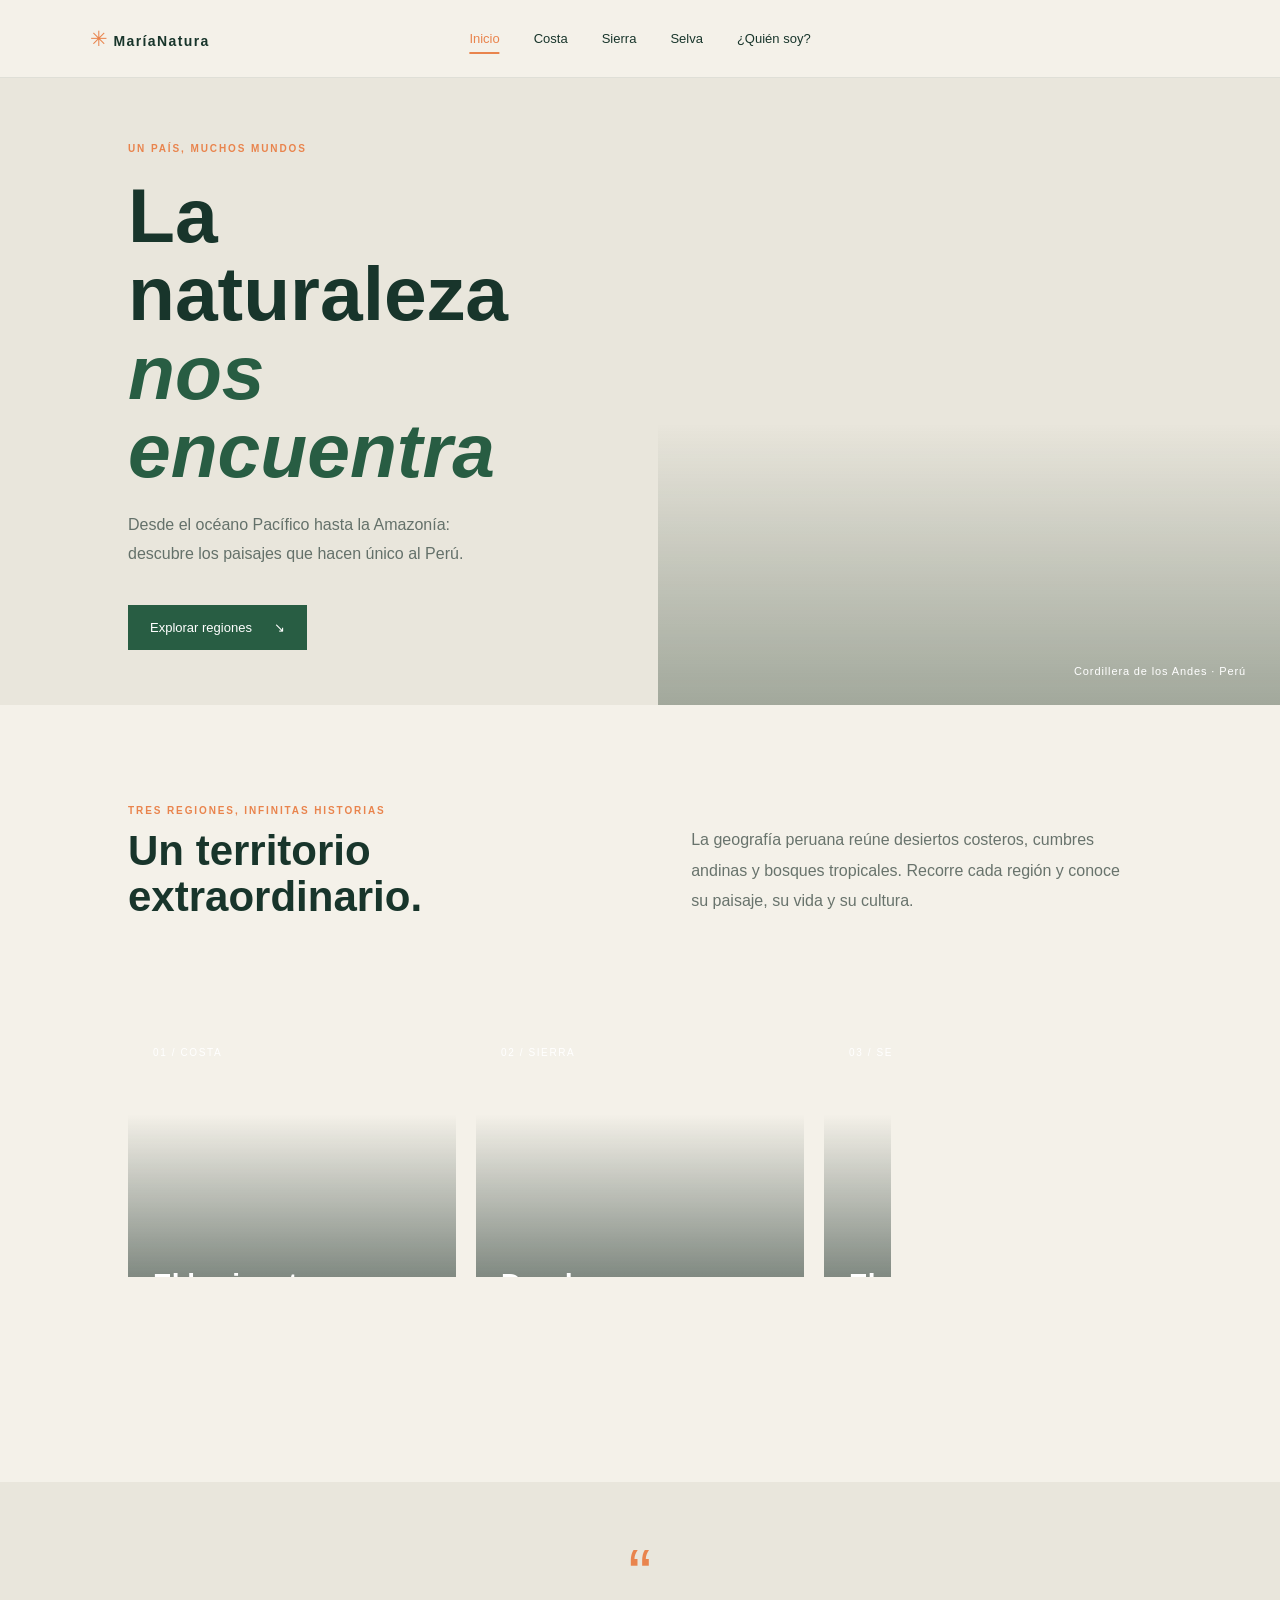
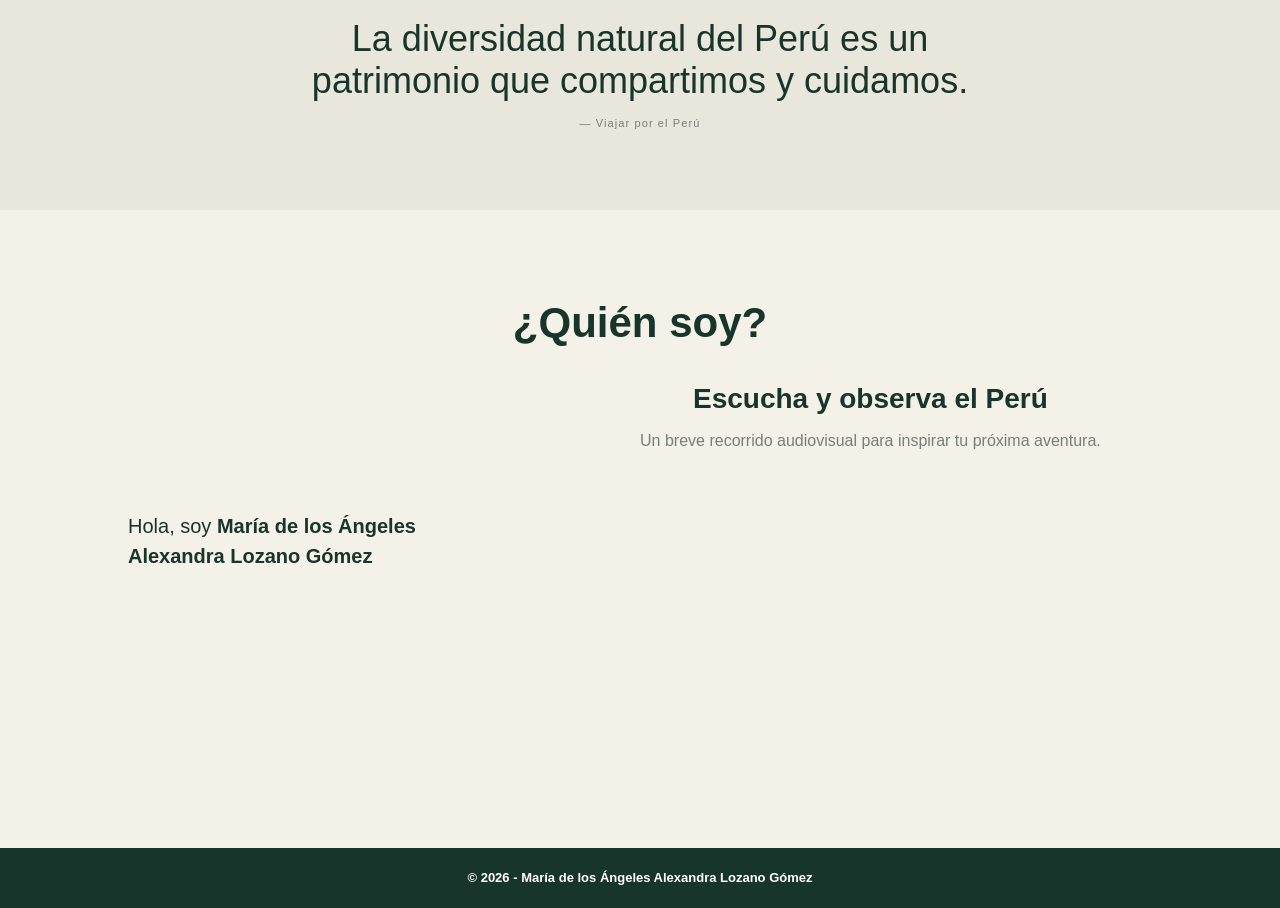
==== commit 2c62af9b: "Add files via upload" ====
--- a/index.html
+++ b/index.html
@@ -80,7 +80,7 @@
         <div class="video">
           <h3>Escucha y observa el Perú</h3>
           <p>Un breve recorrido audiovisual para inspirar tu próxima aventura.</p>
-          <iframe src="https://www.youtube.com/embed/_0EO2j2NMuU" title="Video de paisajes del Perú" loading="lazy" allow="accelerometer; autoplay; clipboard-write; encrypted-media; gyroscope; picture-in-picture" allowfullscreen></iframe>
+          <iframe src="https://www.youtube.com/embed/4OBQZKvnves" title="Video de paisajes del Perú" loading="lazy" allow="accelerometer; autoplay; clipboard-write; encrypted-media; gyroscope; picture-in-picture" allowfullscreen></iframe>
         </div>
       </section>
     </main>
